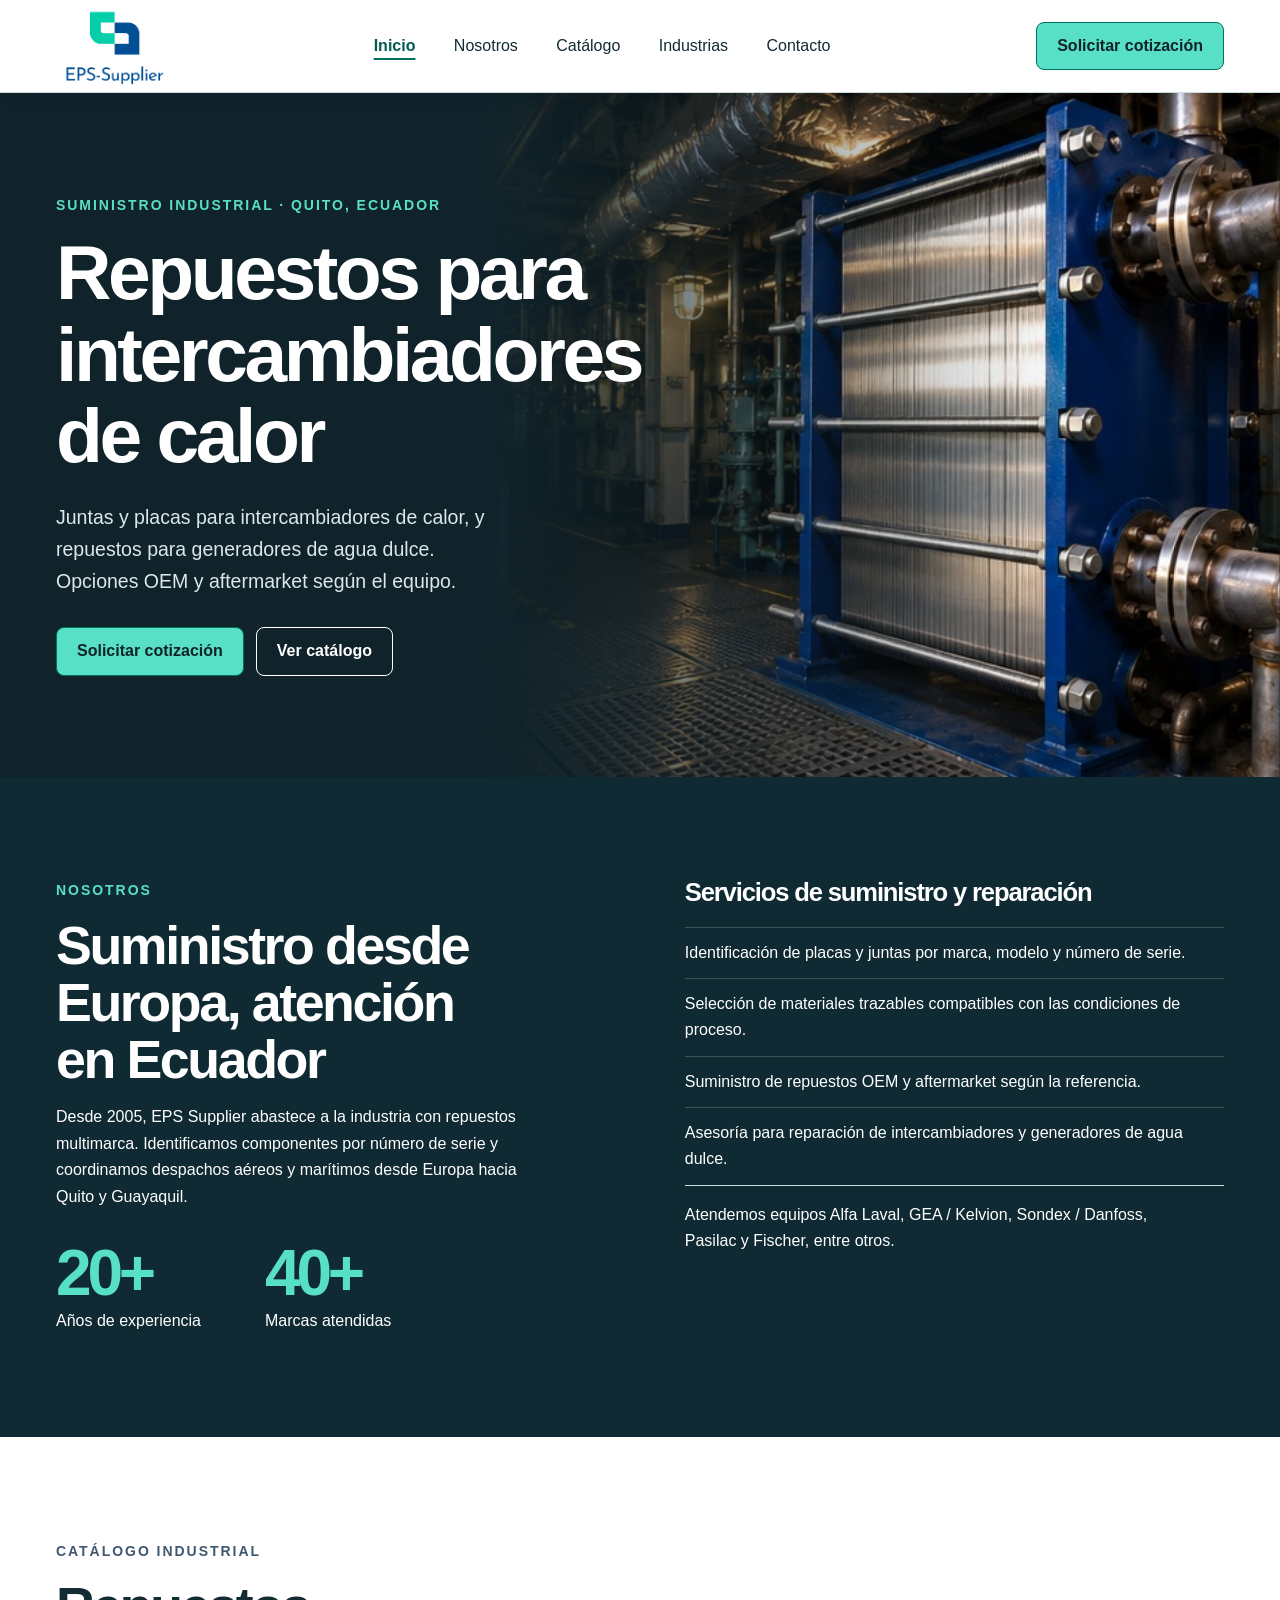
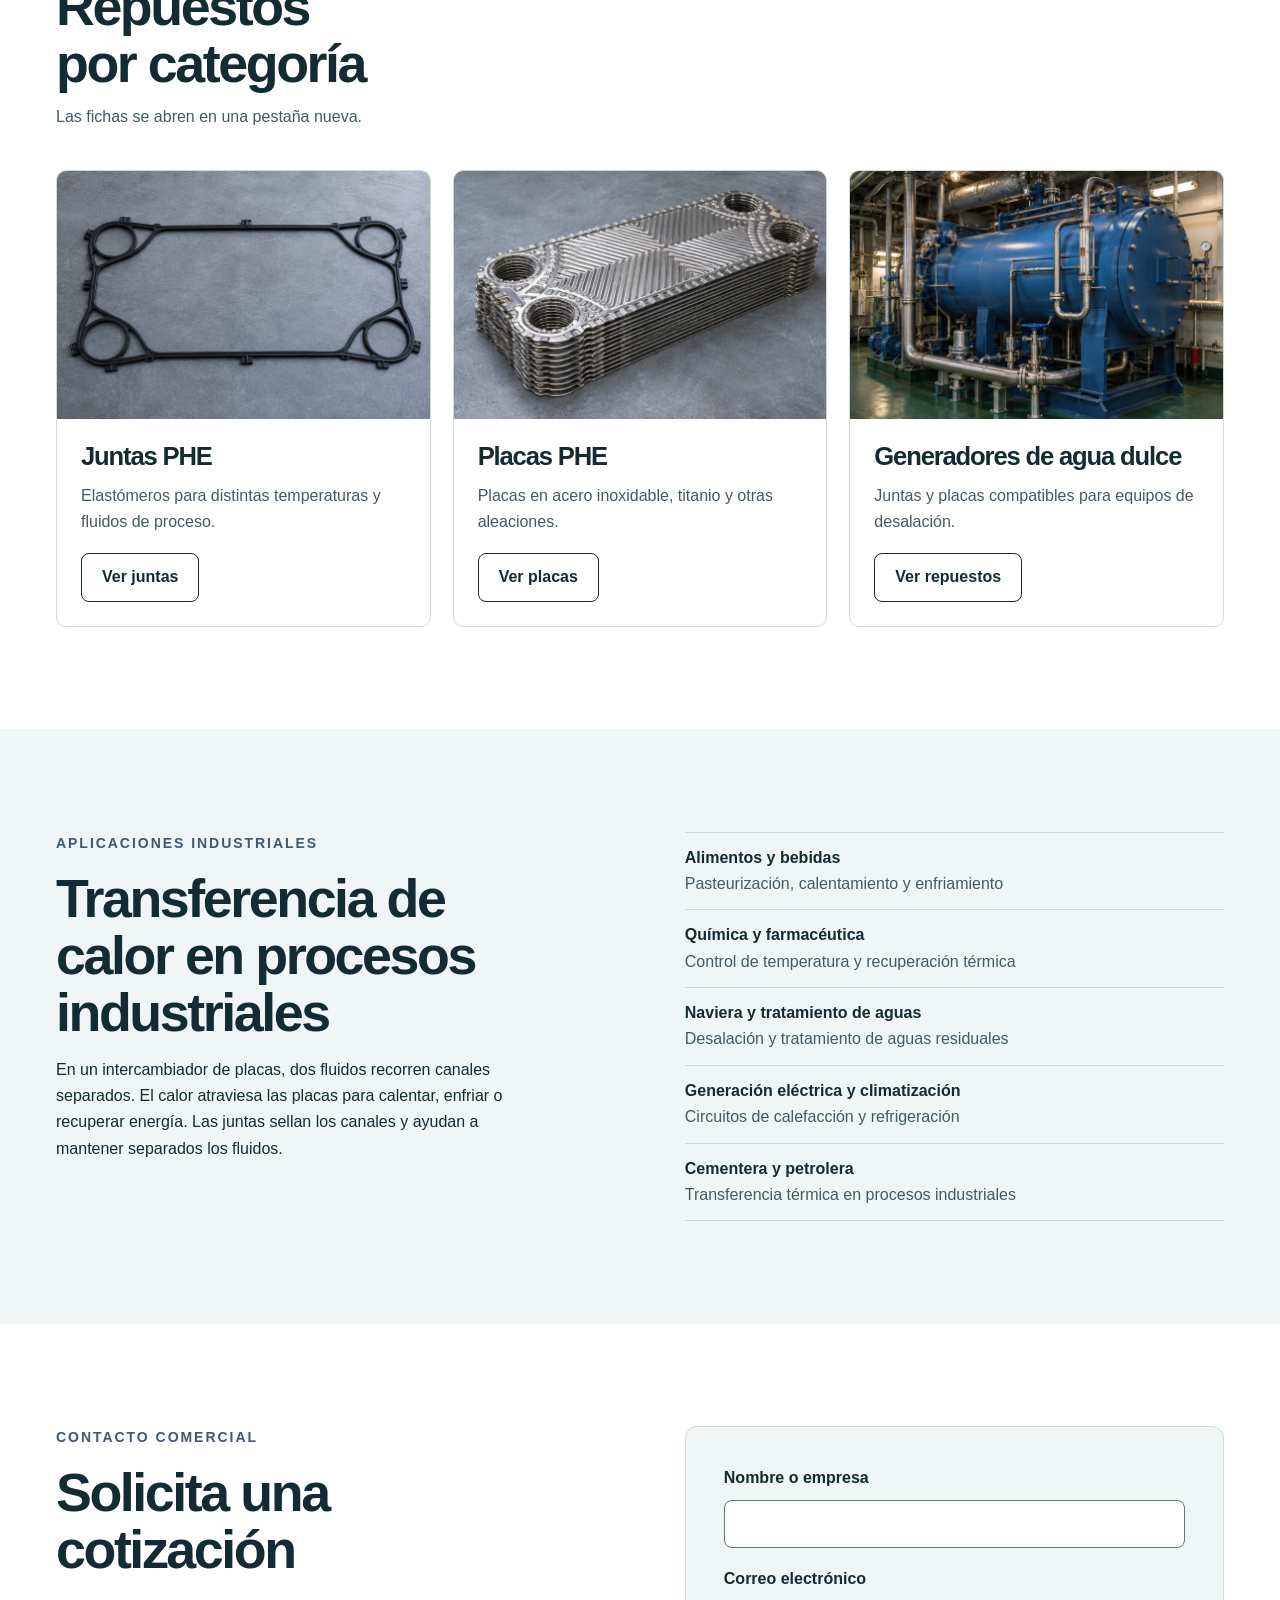
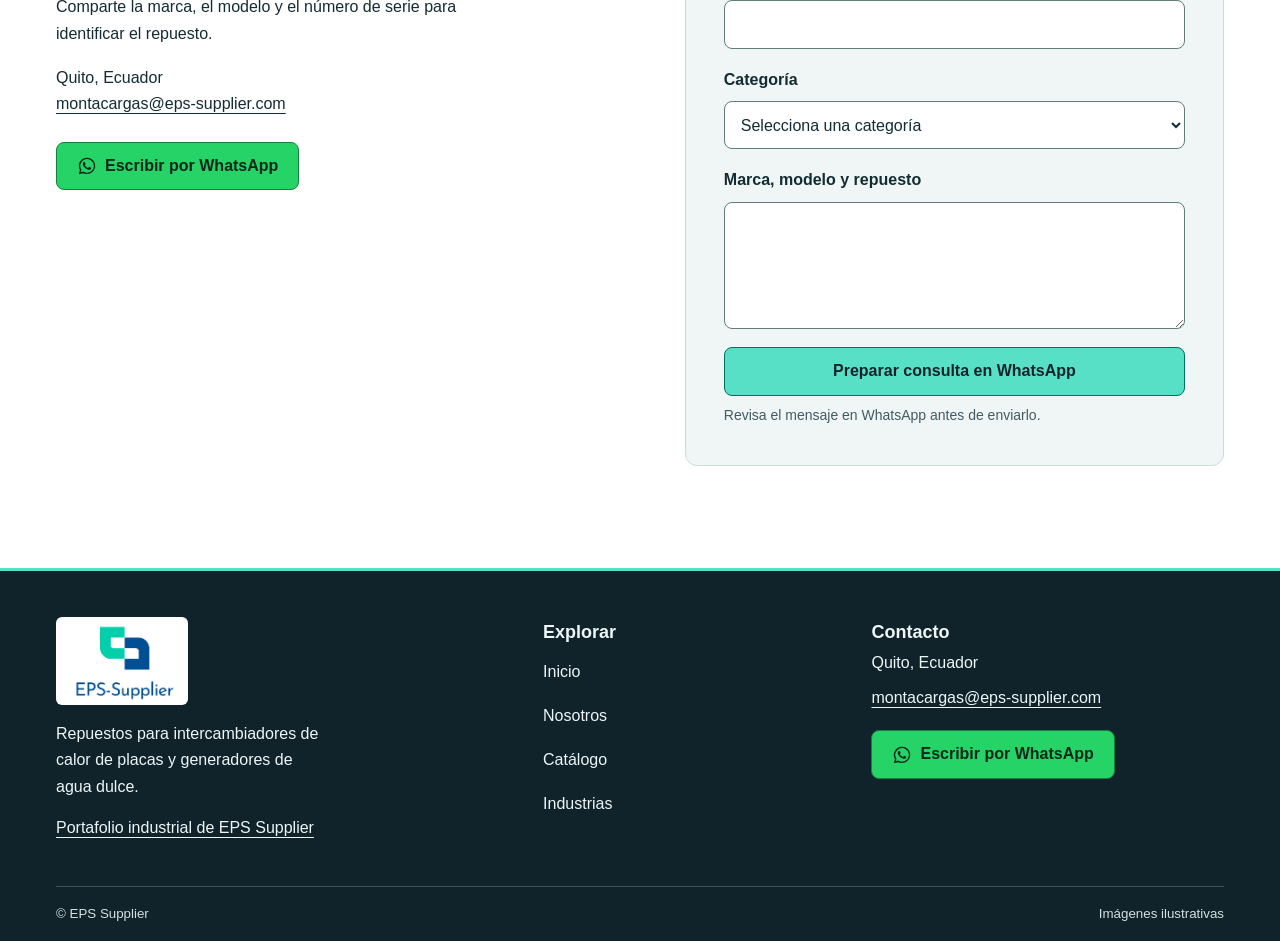
==== index.html @ bfc8e634 "Nuevos cambios de la pagina web para intercambiadores" ====
<!doctype html>
<html lang="es" data-type="product">
<head>
<meta charset="utf-8">
<meta name="viewport" content="width=device-width, initial-scale=1">
<meta name="page-type" content="product">
<meta name="site-kind" content="other">
<meta name="theme-color" content="#111e2c">
<meta name="description" content="Juntas, placas y repuestos para intercambiadores de calor y generadores de agua dulce. EPS Supplier, Quito, Ecuador.">
<meta property="og:title" content="EPS Supplier | Repuestos para intercambiadores de calor">
<meta property="og:description" content="Juntas, placas y repuestos para generadores de agua dulce.">
<meta property="og:image" content="https://eps-montacargas.bryaninuca.chatgpt.site/assets/hero.jpg">
<title>EPS Supplier | Repuestos para intercambiadores de calor</title>
<link rel="icon" href="assets/logofav.png">
<link rel="stylesheet" href="style.css">
<script defer src="site.js"></script>
</head>
<body>
<a class="skip" href="#contenido">Saltar al contenido</a>
<header class="site-header"><div class="wrap nav">
<a class="brand" href="index.html" aria-label="EPS Supplier, inicio"><img src="assets/epsLogo.png" width="996" height="708" alt="EPS Supplier"></a>
<button class="menu-toggle" type="button" aria-label="Menú" aria-expanded="false" aria-controls="primary-menu">
<span class="menu-icon" aria-hidden="true"><span></span><span></span><span></span></span>
</button>
<nav id="primary-menu" aria-label="Navegación principal"><a href="#inicio" aria-current="location">Inicio</a><a href="#nosotros">Nosotros</a><a href="#categorias">Catálogo</a><a href="#industrias">Industrias</a><a href="#contacto">Contacto</a><a class="button menu-quote" href="#contacto">Solicitar cotización</a></nav>
<a class="button compact" href="#contacto">Solicitar cotización</a>
</div></header>
<main id="contenido">
<section id="inicio" class="hero heat-hero" data-enter aria-labelledby="hero-title">
<div class="wrap hero-copy"><p class="eyebrow">Suministro industrial · Quito, Ecuador</p>
<h1 id="hero-title">Repuestos para <span class="hero-emphasis">intercambiadores de calor</span></h1>
<p class="hero-text">Juntas y placas para intercambiadores de calor, y repuestos para generadores de agua dulce. Opciones OEM y aftermarket según el equipo.</p>
<div class="actions"><a class="button" href="#contacto">Solicitar cotización</a><a class="button outline" href="#categorias">Ver catálogo</a></div>
<dl class="hero-facts">
  <div><dt>Trayectoria desde</dt><dd>2005</dd></div>
  <div><dt>Marcas atendidas</dt><dd>40+</dd></div>
</dl>
</div>
<div class="hero-picture"><img src="assets/hero.jpg" alt="Intercambiador de calor de placas en una sala de máquinas" fetchpriority="high"></div>
</section>
<section id="nosotros" class="section navy"><div class="wrap split">
<div><p class="eyebrow">Nosotros</p><h2>Suministro desde Europa, atención en Ecuador</h2><p>Desde 2005, EPS Supplier abastece a la industria con repuestos multimarca. Identificamos componentes por número de serie y coordinamos despachos aéreos y marítimos desde Europa hacia Quito y Guayaquil.</p><div class="metrics"><div><strong>20+</strong><span>Años de experiencia</span></div><div><strong>40+</strong><span>Marcas atendidas</span></div></div></div>
<div class="service" id="servicios"><h3>Servicios de suministro y reparación</h3><ul><li>Identificación de placas y juntas por marca, modelo y número de serie.</li><li>Selección de materiales trazables compatibles con las condiciones de proceso.</li><li>Suministro de repuestos OEM y aftermarket según la referencia.</li><li>Asesoría para reparación de intercambiadores y generadores de agua dulce.</li></ul><p>Atendemos equipos Alfa Laval, GEA / Kelvion, Sondex / Danfoss, Pasilac y Fischer, entre otros.</p></div>
</div></section>
<section id="categorias" class="section"><div class="wrap">
<p class="eyebrow">Catálogo industrial</p><h2>Repuestos por categoría</h2>
<p id="catalog-tab-note" class="catalog-note">Las fichas se abren en una pestaña nueva.</p>
<div class="cards">
<article class="card"><a href="juntas.html" target="_blank" rel="noopener" aria-describedby="catalog-tab-note"><div class="frame"><img src="assets/juntas.jpg" width="750" height="500" alt="" loading="lazy"></div><div class="card-copy"><h3>Juntas PHE</h3><p>Elastómeros para distintas temperaturas y fluidos de proceso.</p><span class="button outline-dark card-link">Ver juntas</span></div></a></article>
<article class="card"><a href="placas.html" target="_blank" rel="noopener" aria-describedby="catalog-tab-note"><div class="frame"><img src="assets/placas.jpg" width="750" height="500" alt="" loading="lazy"></div><div class="card-copy"><h3>Placas PHE</h3><p>Placas en acero inoxidable, titanio y otras aleaciones.</p><span class="button outline-dark card-link">Ver placas</span></div></a></article>
<article class="card"><a href="agua.html" target="_blank" rel="noopener" aria-describedby="catalog-tab-note"><div class="frame"><img src="assets/agua.jpg" width="750" height="500" alt="" loading="lazy"></div><div class="card-copy"><h3>Generadores de agua dulce</h3><p>Juntas y placas compatibles para equipos de desalación.</p><span class="button outline-dark card-link">Ver repuestos</span></div></a></article>
</div></div></section>
<section id="industrias" class="section pale"><div class="wrap split">
<div><p class="eyebrow">Aplicaciones industriales</p><h2>Transferencia de calor en procesos industriales</h2><p>En un intercambiador de placas, dos fluidos recorren canales separados. El calor atraviesa las placas para calentar, enfriar o recuperar energía. Las juntas sellan los canales y ayudan a mantener separados los fluidos.</p></div>
<ul class="industry"><li>Alimentos y bebidas<span>Pasteurización, calentamiento y enfriamiento</span></li><li>Química y farmacéutica<span>Control de temperatura y recuperación térmica</span></li><li>Naviera y tratamiento de aguas<span>Desalación y tratamiento de aguas residuales</span></li><li>Generación eléctrica y climatización<span>Circuitos de calefacción y refrigeración</span></li><li>Cementera y petrolera<span>Transferencia térmica en procesos industriales</span></li></ul>
</div></section>
<section id="contacto" class="section"><div class="wrap split">
<div><p class="eyebrow">Contacto comercial</p><h2>Solicita una cotización</h2><p>Comparte la marca, el modelo y el número de serie para identificar el repuesto.</p><address>Quito, Ecuador<br><a href="mailto:montacargas@eps-supplier.com">montacargas@eps-supplier.com</a></address><a class="button button-whatsapp" href="https://wa.me/593963554026?text=INFORMACI%C3%93N"><img src="assets/whatsapp.svg" width="20" height="20" alt="">Escribir por WhatsApp</a></div>
<form action="https://wa.me/593963554026" id="quote" class="quote">
<label for="nombre">Nombre o empresa</label><input id="nombre" name="nombre" autocomplete="organization" required>
<label for="correo">Correo electrónico</label><input id="correo" name="correo" type="email" autocomplete="email" required>
<label for="categoria">Categoría</label><select id="categoria" name="categoria" required><option value="">Selecciona una categoría</option><option value="juntas">Juntas PHE</option><option value="placas">Placas PHE</option><option value="agua">Generadores de agua dulce</option><option value="otro">Otra consulta</option></select>
<label for="detalle">Marca, modelo y repuesto</label><textarea id="detalle" name="detalle" rows="4" required></textarea>
<button class="button" type="submit">Preparar consulta en WhatsApp</button>
<p class="form-note">Revisa el mensaje en WhatsApp antes de enviarlo.</p>
</form></div></section>
</main>
<footer class="site-footer">
  <div class="wrap">
    <div class="footer-grid">
      <div class="footer-company">
        <a class="brand" href="index.html#inicio" aria-label="EPS Supplier, volver al inicio"><img src="assets/epsLogo.png" width="996" height="708" alt="EPS Supplier"></a>
        <p>Repuestos para intercambiadores de calor de placas y generadores de agua dulce.</p>
        <a href="https://eps-supplier.com/">Portafolio industrial de EPS Supplier</a>
      </div>
      <nav class="footer-nav" aria-label="Navegación del pie de página">
        <h2>Explorar</h2>
        <a href="index.html#inicio">Inicio</a>
        <a href="index.html#nosotros">Nosotros</a>
        <a href="index.html#categorias">Catálogo</a>
        <a href="index.html#industrias">Industrias</a>
      </nav>
      <div class="footer-contact">
        <h2>Contacto</h2>
        <address>Quito, Ecuador<br><a href="mailto:montacargas@eps-supplier.com">montacargas@eps-supplier.com</a></address>
        <a class="button button-whatsapp" href="https://wa.me/593963554026?text=INFORMACI%C3%93N"><img src="assets/whatsapp.svg" width="20" height="20" alt="">Escribir por WhatsApp</a>
      </div>
    </div>
    <div class="footer-bottom"><small>© EPS Supplier</small><small>Imágenes ilustrativas</small></div>
  </div>
</footer>
</body>
</html>
---- style.css ----
:root{--navy:#111e2c;--dark:#0b1520;--ink:#172636;--muted:#4d5d6b;--yellow:#f7c640;--pale:#edf2f5;--line:#d7e0e6;--white:#fff}
*,*::before,*::after{box-sizing:border-box}
html{scroll-behavior:smooth}
body{margin:0;color:var(--ink);font:1rem/1.65 "Helvetica Neue",Arial,sans-serif;background:#fff}
img{display:block;width:100%;height:auto}
a{color:inherit;text-underline-offset:.25em}
a,button{touch-action:manipulation}
:focus-visible{outline:3px solid #2375b2;outline-offset:4px}
.wrap{width:min(100% - 112px,1280px);margin-inline:auto}
.skip{position:fixed;top:8px;left:8px;transform:translateY(-150%);z-index:20;background:#fff;padding:10px}
.skip:focus{transform:none}
.site-header{background:var(--dark);color:#fff;border-bottom:1px solid #ffffff24}
.nav{display:flex;align-items:center;gap:24px;justify-content:space-between;min-height:78px}
.brand{display:inline-flex;align-items:center;gap:8px;white-space:nowrap;font-weight:800;letter-spacing:.07em;text-decoration:none}
.brand span{background:var(--yellow);color:var(--dark);padding:2px 6px;letter-spacing:-.05em;font-size:1.3rem;line-height:1.5}
nav{display:flex;align-items:center;gap:clamp(14px,3vw,42px)}
nav a{display:inline-flex;align-items:center;min-height:44px;text-decoration:none}
nav a:hover{text-decoration:underline}
.button{min-height:48px;display:inline-flex;align-items:center;justify-content:center;text-align:center;background:var(--yellow);border:1px solid #00705f;padding:10px 20px;color:var(--dark);text-decoration:none;font:inherit;font-weight:750;cursor:pointer;transition:transform .2s,background-color .2s}
.button:hover{transform:translateY(-2px);background:#ffda6f}
.button:active{transform:translateY(1px)}
.outline,.outline-dark{background:transparent;border-color:currentColor;color:inherit}
.outline:hover{background:#ffffff20}.outline-dark:hover{background:var(--pale)}
.hero{min-height:calc(100svh - 78px);display:grid;align-items:center;color:#fff;background:linear-gradient(90deg,#0b1520 5%,#0b1520f5 29%,#0b15208c 65%,#0b15202b),url(assets/hero.jpg) right center/cover no-repeat,var(--dark)}
.hero-copy{padding-block:70px;animation:enter .65s ease-out both}
@keyframes enter{from{transform:translateY(12px);opacity:0}to{transform:none;opacity:1}}
.eyebrow{font-weight:800;letter-spacing:.14em;text-transform:uppercase;font-size:.875rem;margin:0 0 15px;color:#405972}
.hero .eyebrow,.navy .eyebrow{color:var(--yellow)}
h1,h2,h3{letter-spacing:-.045em;line-height:1.06;margin:0;text-wrap:balance}
h1{font-size:clamp(3.4rem,6.7vw,7.2rem);max-width:12ch}
h2{font-size:clamp(2.3rem,4.2vw,4.25rem);max-width:17ch}
h3{font-size:clamp(1.4rem,2vw,2rem)}
.hero-text{font-size:clamp(1rem,1.8vw,1.22rem);color:#dce6ef;max-width:47ch;margin:24px 0 30px}
.actions{display:flex;flex-wrap:wrap;gap:12px}
.section{padding-block:clamp(65px,8vw,120px)}
.cards{margin-top:40px;display:grid;grid-template-columns:repeat(3,minmax(0,1fr));gap:22px}
.card{border:1px solid var(--line);transition:transform .2s}
.card:hover{transform:translateY(-2px)}
.card > a{display:flex;height:100%;flex-direction:column;text-decoration:none}
.frame{overflow:hidden;background:var(--pale)}
.frame img{aspect-ratio:3/2;object-fit:cover;transition:transform .35s}
.card:hover img{transform:scale(1.03)}
.card-copy{display:flex;flex:1;flex-direction:column;padding:24px}
.card-copy p{color:var(--muted);margin:12px 0 18px}
.card-link{align-self:flex-start;margin-top:auto}
.catalog-note{color:var(--muted);margin-block:12px 0}
.pale{background:var(--pale)}
.navy,.site-footer{background:var(--navy);color:#fff}
.split{display:grid;grid-template-columns:1fr 1fr;gap:clamp(30px,7vw,110px);align-items:start}
.split p:not(.eyebrow){max-width:53ch}
.industry,.service ul{list-style:none;margin:0;padding:0}
.industry li,.service li{border-top:1px solid var(--line);padding:12px 0;font-weight:700}
.industry li:last-child,.service li:last-child{border-bottom:1px solid var(--line)}
.industry span{display:block;color:var(--muted);font-weight:400}
.service h3{margin-bottom:20px}
.service li{border-color:#ffffff30;font-weight:500}
.metrics{display:flex;gap:clamp(24px,5vw,65px);margin-top:28px}
.metrics strong,.metrics span{display:block}
.metrics strong{color:var(--yellow);font-size:clamp(2.5rem,5vw,4.5rem);line-height:1.1;letter-spacing:-.065em}
address{font-style:normal;margin:18px 0 24px;overflow-wrap:anywhere}
.quote{background:var(--pale);border:1px solid var(--line);border-radius:12px;min-width:0;padding:clamp(20px,4vw,38px);display:grid;gap:8px}
.quote label{font-weight:750}
.quote :is(input,select,textarea){background:#fff;width:100%;border:1px solid var(--control-line);border-radius:var(--control-radius);color:var(--ink);min-height:48px;padding:10px 12px;font:inherit;margin-bottom:10px}
.quote :is(input,select,textarea):hover{border-color:#00705f}
.quote textarea{resize:vertical}
.form-note{color:var(--muted);font-size:.875rem;margin:0}
.detail-hero{background:var(--navy);color:#fff;padding-block:clamp(48px,7vw,105px)}
.detail-hero .split{align-items:center}
.detail-hero h1{max-width:17ch;font-size:clamp(2.8rem,5.4vw,5.35rem)}
.detail-hero p{max-width:53ch}
.detail-hero img{aspect-ratio:3/2;object-fit:cover}
.detail-return{flex-wrap:wrap;gap:10px;margin-bottom:22px}
.detail-return .button:hover{text-decoration:none}
.detail-home{display:none}
.brand-list{display:grid;grid-template-columns:repeat(3,minmax(0,1fr));margin:30px 0 0;padding:0;list-style:none;gap:10px 16px}
.brand-list li{display:flex;min-width:0}
.brand-list a{display:flex;align-items:center;min-height:48px;width:100%;padding:7px 12px;border:1px solid var(--control-line);border-radius:var(--control-radius);font-weight:700;text-decoration:none;overflow-wrap:anywhere}
.brand-list a:hover{background:var(--pale);border-color:#00705f}
@media(max-width:900px){.wrap{width:calc(100% - 56px)}.nav{gap:10px}.nav .compact{display:none}.cards{gap:12px}.card-copy{padding:16px}}
@media(max-width:650px){.wrap{width:calc(100% - 32px)}.hero{min-height:calc(100svh - 90px);background-position:61% center}.hero-copy{padding-block:56px}.hero h1{font-size:clamp(2.65rem,10vw,4.4rem)}.desktop{display:none}.actions > a{width:100%}.cards,.split{grid-template-columns:1fr}.cards{gap:20px;margin-top:28px}.brand-list{grid-template-columns:repeat(2,minmax(0,1fr));gap:8px}}
@media(prefers-reduced-motion:reduce){*,*::before,*::after{scroll-behavior:auto!important;animation:none!important;transition:none!important}}

/* EPS Supplier visual identity */
:root{--header-height:92px;--control-line:#617c79;--control-radius:8px;--navy:#102a33;--dark:#10232b;--ink:#132b33;--muted:#435a64;--yellow:#58e0c6;--pale:#eff6f5;--line:#cbdcda}
html{scroll-padding-top:calc(var(--header-height) + 12px)}
body{font-family:"Helvetica Neue",Arial,sans-serif}
.site-header{position:sticky;top:0;z-index:10;background:#fff;color:var(--ink);border-bottom:1px solid var(--line);box-shadow:0 4px 16px #10232b0d}
.nav{min-height:var(--header-height)}
.brand{background:white;border-radius:6px;padding:4px 10px}
.brand img{width:82px;height:auto}
.site-header .brand{padding:4px 0}
.site-header .brand img{width:112px}
.button{border-radius:var(--control-radius);font-weight:750}
.button:hover{background:#85efda}
.outline:hover{background:#ffffff20}
.outline-dark:hover{background:var(--pale)}
.hero{
  display:grid;position:relative;isolation:isolate;align-items:center;
  min-height:clamp(580px,76svh,850px);overflow:hidden;background:var(--dark);
}
.hero-copy{position:relative;z-index:1;padding-block:72px}
.hero h1{font-size:clamp(3.1rem,6.7vw,7rem);max-width:14ch;text-wrap:initial}
.hero-text{max-width:40ch}
.hero-picture{position:absolute;inset:0 0 0 38%;overflow:hidden}
.hero-picture::after{content:"";position:absolute;inset:0;background:linear-gradient(90deg,var(--dark),#10232b6b 33%,#10232b00 73%)}
.hero-picture img{width:100%;height:100%;object-fit:cover;object-position:60% 50%;animation:picture-settle 1.15s cubic-bezier(.2,.7,.2,1) both}
@keyframes picture-settle{from{transform:scale(1.06)}to{transform:scale(1)}}
.heat-hero h1{font-size:clamp(2.25rem,6vw,6.2rem)}
.heat-hero .hero-picture img{object-position:68% 50%}
.card{overflow:hidden;border-radius:10px}
.card > a:focus-visible{outline-offset:-4px}
.card:hover .card-link{background:var(--pale);border-color:#00705f}
@media (max-width:900px){
  .hero h1{max-width:14ch}
}
.hero-facts{display:none}

@media (max-width:700px){
  .heat-hero{
    min-height:0;
    align-items:start;
    background:#f2f8f8;
    color:#142a44;
    text-align:center;
  }
  .heat-hero .hero-copy{padding-block:clamp(32px,8vw,56px) 26px}
  .heat-hero .eyebrow{
    display:inline-flex;
    align-items:center;
    justify-content:center;
    gap:8px;
    margin:0 0 22px;
    padding:6px 12px;
    border:1px solid #abdbd0;
    border-radius:999px;
    background:#e2f4ef;
    color:#006450;
    font-size:clamp(.69rem,2.8vw,.85rem);
    letter-spacing:.055em;
  }
  .heat-hero .eyebrow::before{
    content:"";
    width:6px;
    height:6px;
    flex:none;
    border-radius:50%;
    background:#087d72;
  }
  .heat-hero h1{
    max-width:16ch;
    margin-inline:auto;
    font-size:clamp(1.85rem,7.5vw,3.4rem);
    font-weight:800;
    line-height:1.08;
    text-wrap:balance;
  }
  .hero-emphasis{color:#006b67}
  .heat-hero .hero-text{
    max-width:35ch;
    margin:19px auto 24px;
    color:#344e67;
    font-size:clamp(1rem,4.2vw,1.18rem);
    line-height:1.6;
  }
  .heat-hero .hero-picture{inset:0;z-index:0}
  .heat-hero .hero-picture img{object-position:62% center;opacity:.28}
  .heat-hero .hero-picture::after{
    background:linear-gradient(180deg,#f2f8f8 0%,#f2f8f870 40%,#f2f8f836 72%,#f2f8f88c 100%);
  }
  .heat-hero .actions{display:grid;justify-items:center;gap:10px}
  .heat-hero .actions > a{width:min(100%,19rem)}
  .heat-hero .actions .button{
    background:#006b58;
    border-color:#006b58;
    color:#fff;
  }
  .heat-hero .actions .button:hover{background:#005648}
  .heat-hero .actions .outline{
    width:auto;
    min-width:10rem;
    background:#ffffffb3;
    border-color:#8297ac;
    color:#142a44;
  }
  .heat-hero .actions .outline:hover{background:#fff}
  .hero-facts{
    display:grid;
    grid-template-columns:repeat(2,minmax(0,1fr));
    gap:16px;
    margin:30px auto 0;
    padding-top:22px;
    border-top:1px solid #cbdcdd;
    max-width:460px;
  }
  .hero-facts div{display:flex;flex-direction:column-reverse;gap:4px}
  .hero-facts dt{color:#344e67;font-size:.875rem}
  .hero-facts dd{margin:0;font-size:clamp(1.65rem,6vw,2.3rem);font-weight:800;line-height:1.12}
  #nosotros .metrics{display:none}
}
@media (prefers-reduced-motion:reduce){
  .hero-picture img,.hero-copy{animation:none}
}
@media (max-width:700px){
  .cards,.split{grid-template-columns:1fr}
}

.menu-toggle,
.nav .menu-quote{display:none}

@media (max-width:900px){
  :root{--header-height:84px}
  .site-header .brand img{width:102px}
  .nav{flex-wrap:wrap}
  .nav nav{width:100%;flex-wrap:wrap;gap:0 18px}
  .menu-ready .nav{flex-wrap:nowrap}
  .menu-ready .menu-toggle{
    display:inline-grid;
    place-items:center;
    min-width:48px;
    min-height:48px;
    padding:0;
    border:0;
    background:transparent;
    color:var(--ink);
    cursor:pointer;
  }
  .menu-icon{position:relative;width:24px;height:16px}
  .menu-icon span{
    position:absolute;left:0;top:7px;
    width:100%;height:2px;border-radius:2px;
    background:currentColor;
    transition:transform .18s ease,opacity .18s ease;
  }
  .menu-icon span:first-child{transform:translateY(-6px)}
  .menu-icon span:last-child{transform:translateY(6px)}
  .menu-toggle[aria-expanded="true"] .menu-icon span:first-child{transform:rotate(45deg)}
  .menu-toggle[aria-expanded="true"] .menu-icon span:nth-child(2){opacity:0}
  .menu-toggle[aria-expanded="true"] .menu-icon span:last-child{transform:rotate(-45deg)}
  .menu-backdrop{
    position:fixed;
    inset:var(--header-height) 0 0;
    background:#10232b55;
    opacity:0;
    visibility:hidden;
    transition:opacity .24s ease,visibility .24s;
  }
  .site-header:has(.menu-toggle[aria-expanded="true"]) .menu-backdrop{
    opacity:1;
    visibility:visible;
  }
  .menu-ready .nav nav{
    position:absolute;
    z-index:1;
    inset:calc(100% + 8px) 12px auto;
    width:auto;
    max-width:440px;
    margin-inline-start:auto;
    display:grid;
    gap:4px;
    padding:10px;
    max-height:calc(100dvh - var(--header-height) - 20px);
    overflow:auto;
    overscroll-behavior:contain;
    border:1px solid var(--line);
    border-radius:14px;
    background:#fff;
    box-shadow:0 16px 36px #10232b30;
  }
  .menu-ready .menu-toggle[aria-expanded="false"] + nav{display:none}
  .menu-ready .menu-toggle[aria-expanded="true"] + nav{animation:menu-unfold .24s ease-out both}
  .menu-ready .nav nav > a{
    min-height:50px;
    padding-inline:14px;
    border-radius:8px;
    font-weight:650;
    text-decoration:none;
  }
  .menu-ready .nav nav > a:not(.button):hover{background:var(--pale)}
  .menu-ready .nav nav > a:focus-visible{outline-offset:-3px}
  .menu-ready .nav nav .menu-quote{display:flex;margin-top:8px}
}

.site-footer{
  background:var(--dark);
  border-top:3px solid var(--yellow);
  color:#edf6f5;
}
.footer-grid{
  display:grid;
  grid-template-columns:1.2fr .75fr 1fr;
  gap:28px clamp(24px,5vw,76px);
  padding-block:46px 36px;
}
.footer-company .brand img{width:112px}
.footer-company p{max-width:30ch;margin:12px 0 6px}
.footer-company > a:not(.brand),.footer-contact address a{
  display:inline-flex;
  align-items:center;
  min-height:44px;
}
.footer-grid h2{font-size:1.125rem;letter-spacing:0;margin-block:6px 8px}
.footer-nav{display:grid;justify-items:start;align-content:start;gap:0}
.footer-contact{min-width:0}
.footer-contact address{margin:0 0 10px}
.footer-bottom{
  display:flex;
  justify-content:space-between;
  flex-wrap:wrap;
  gap:8px 24px;
  padding-block:16px;
  border-top:1px solid #ffffff36;
  color:#d2e0e2;
}
.site-footer :focus-visible,.detail-hero :focus-visible{outline-color:var(--yellow)}

@media(max-width:900px){
  .menu-ready .detail-home{display:inline-flex;padding-inline:12px}
}
@media(max-width:760px){
  .footer-grid{grid-template-columns:1fr 1fr}
  .footer-company{grid-column:1/-1}
}
@media(max-width:540px){
  .footer-grid{grid-template-columns:1fr}
  .footer-company{grid-column:auto}
  .footer-contact .button{width:100%}
  .detail-return .button{padding-inline:12px}
  .detail-hero h1{overflow-wrap:anywhere}
}
@media(max-width:360px){
  .site-header:has(.detail-home) .brand img{width:96px}
  .menu-ready .detail-home{padding-inline:10px}
}

@keyframes menu-unfold{
  from{opacity:0;transform:translateY(-10px);clip-path:inset(0 0 100% 0)}
  to{opacity:1;transform:translateY(0);clip-path:inset(0)}
}

#primary-menu a[aria-current]{
  color:#005d50;
  font-weight:750;
  text-decoration-line:underline;
  text-decoration-color:#00705f;
  text-decoration-thickness:2px;
  text-underline-offset:7px;
}

@media(max-width:900px){
  .menu-ready #primary-menu a[aria-current]{
    background:#dff5f0;
    box-shadow:inset 3px 0 #00705f;
    text-decoration:none;
  }
}

.button-whatsapp{
  gap:8px;
  background:#25d366;
  border-color:#12813d;
  color:#09281b;
}
.button-whatsapp:hover{background:#39e478;border-color:#12813d}
.button-whatsapp img{width:20px;height:20px;flex:none}
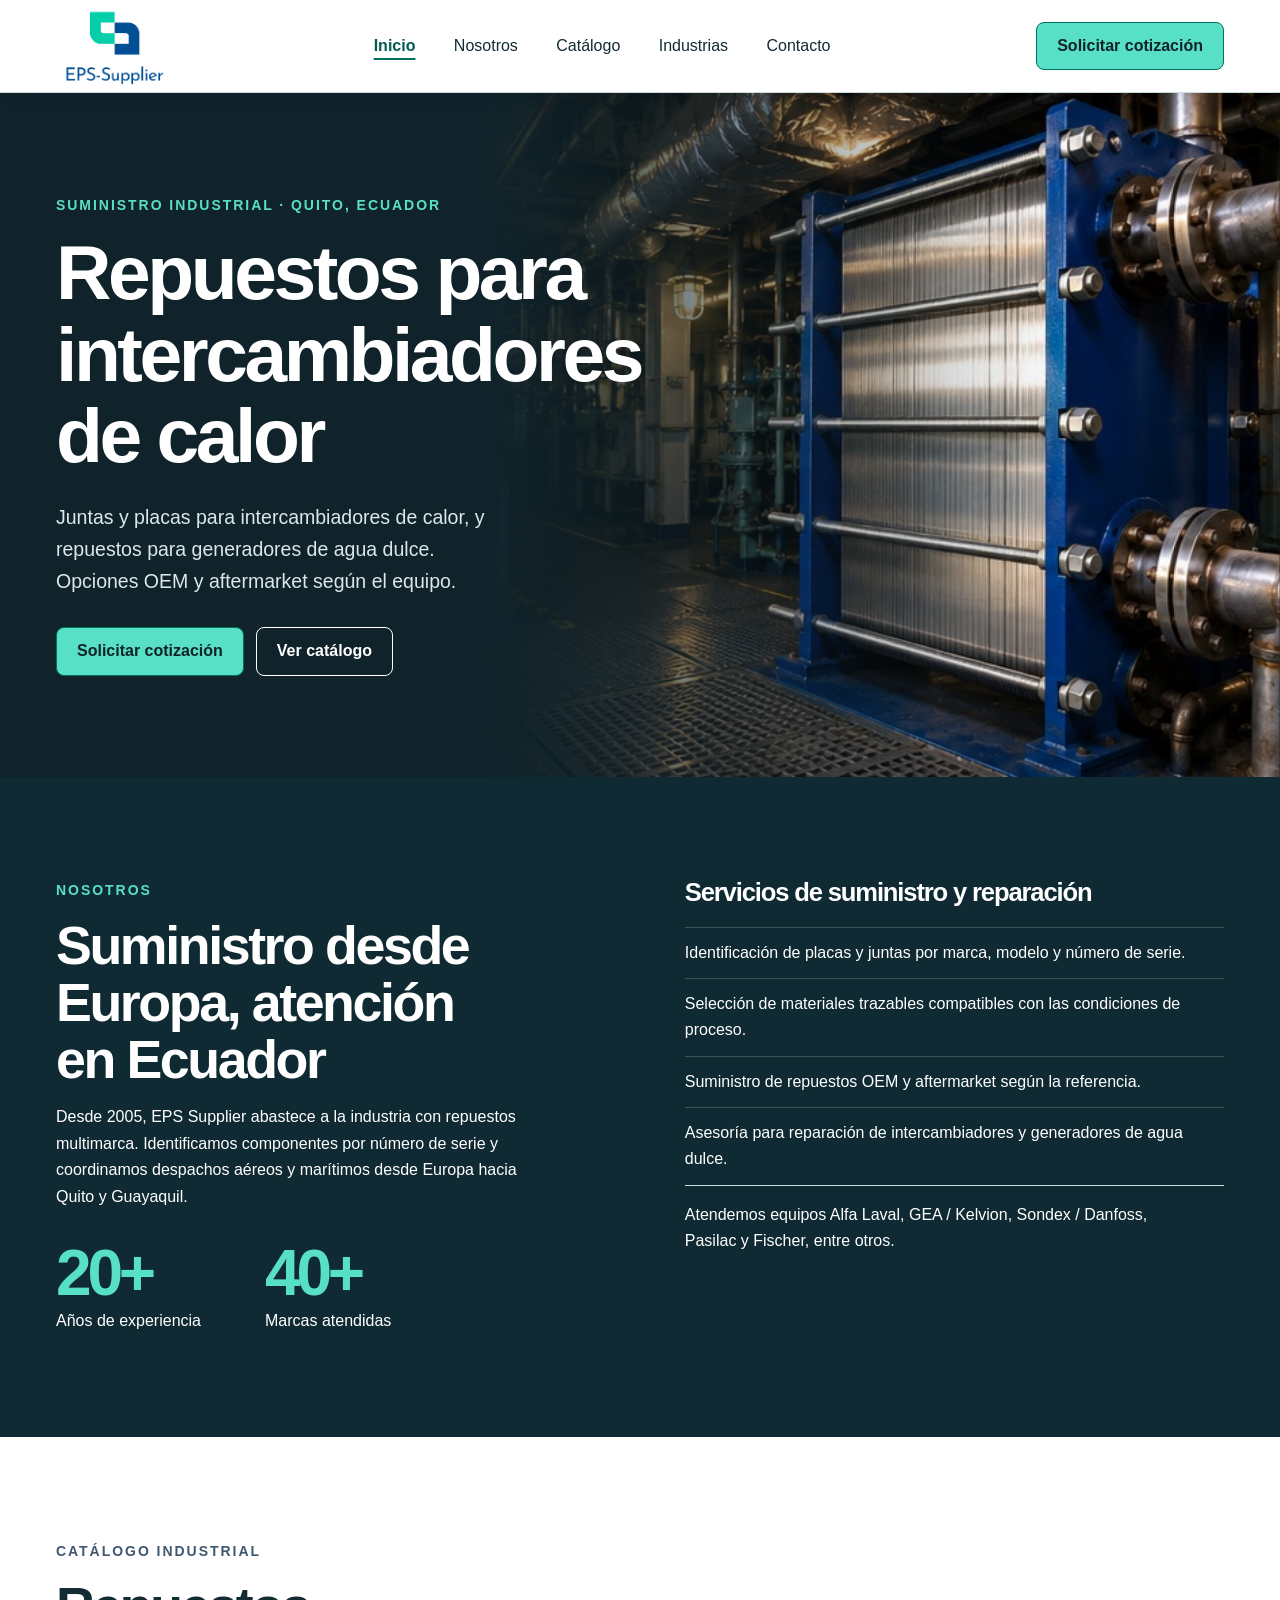
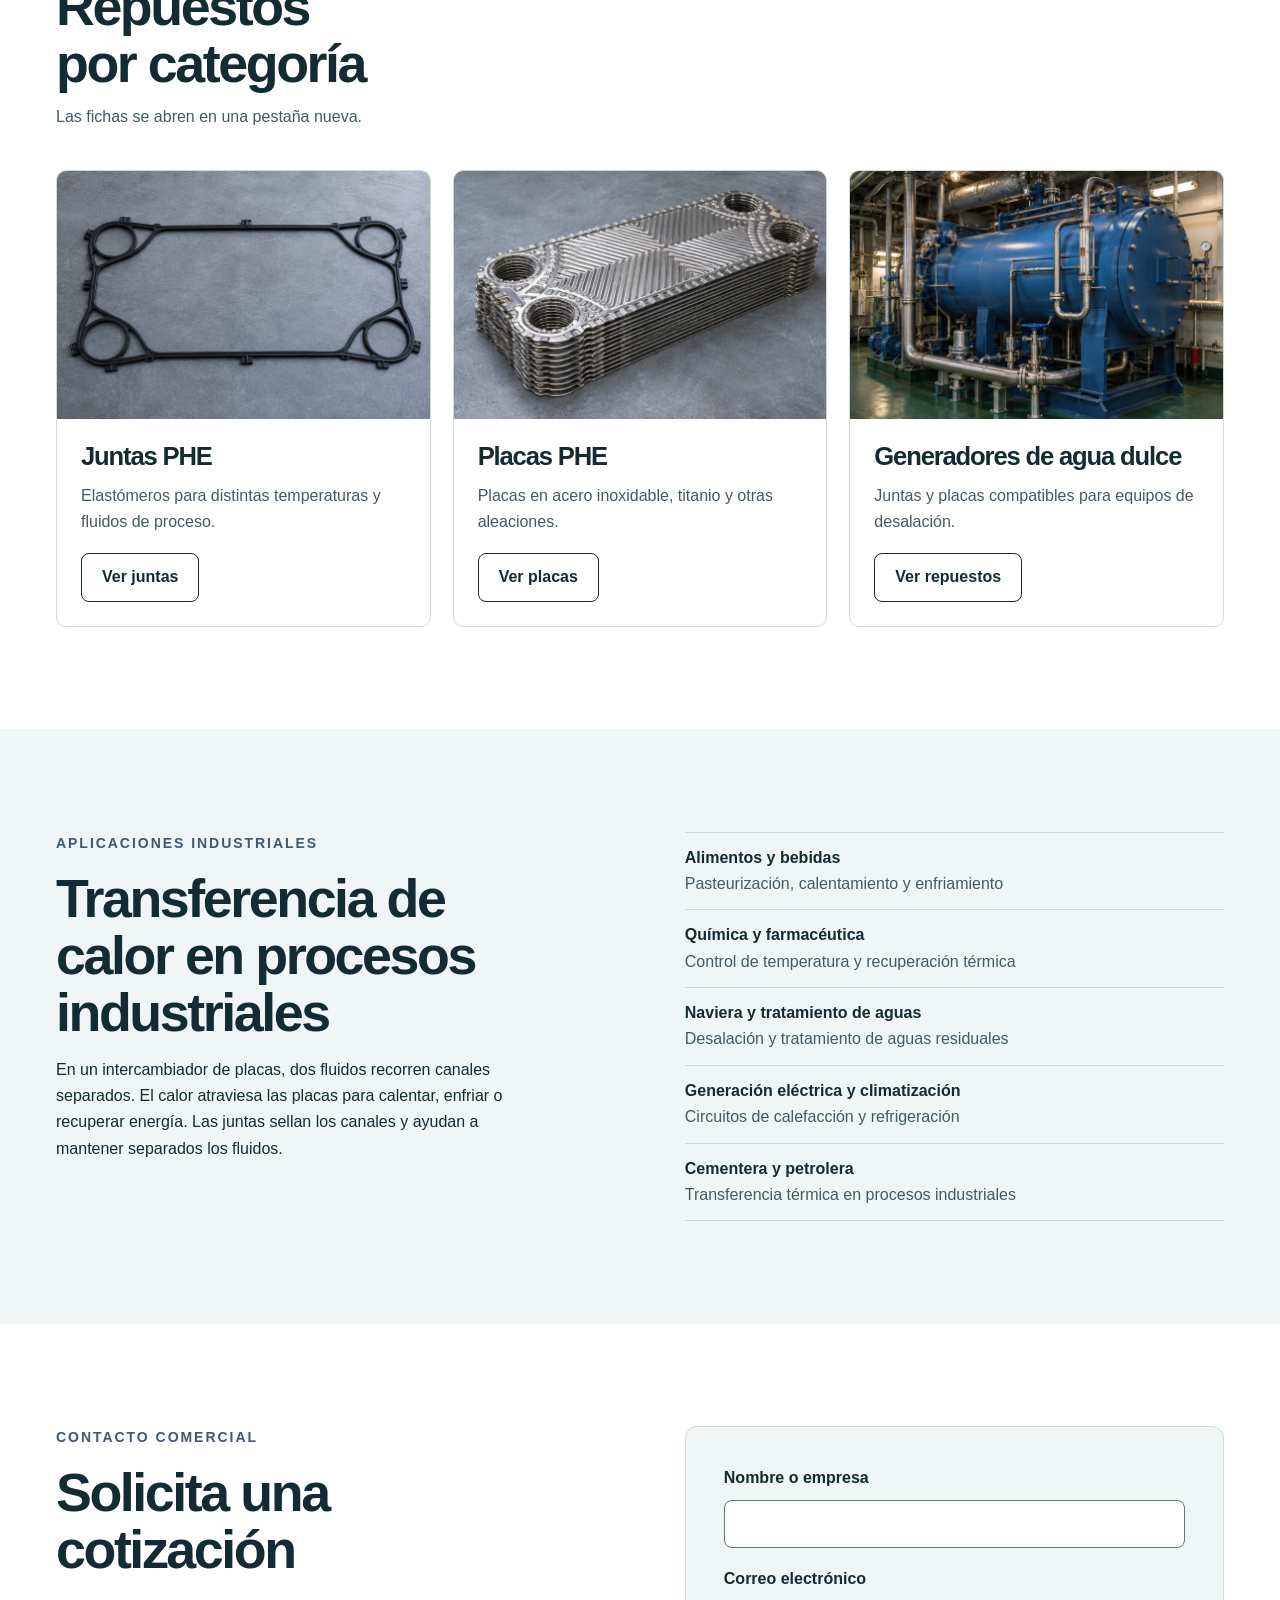
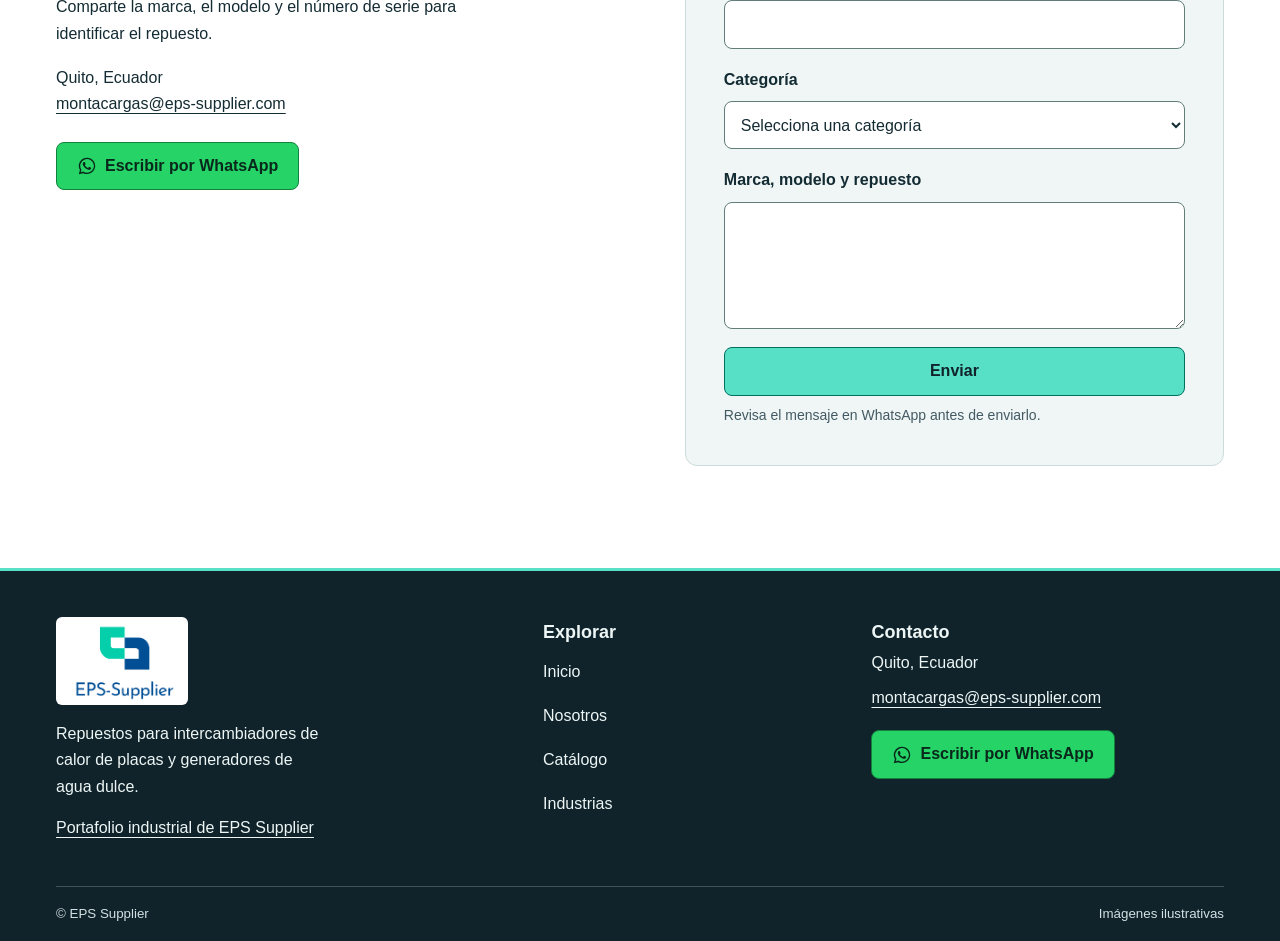
==== commit 2901418f: "Fix formulario" ====
--- a/index.html
+++ b/index.html
@@ -61,7 +61,7 @@
 <label for="correo">Correo electrónico</label><input id="correo" name="correo" type="email" autocomplete="email" required>
 <label for="categoria">Categoría</label><select id="categoria" name="categoria" required><option value="">Selecciona una categoría</option><option value="juntas">Juntas PHE</option><option value="placas">Placas PHE</option><option value="agua">Generadores de agua dulce</option><option value="otro">Otra consulta</option></select>
 <label for="detalle">Marca, modelo y repuesto</label><textarea id="detalle" name="detalle" rows="4" required></textarea>
-<button class="button" type="submit">Preparar consulta en WhatsApp</button>
+<button class="button" type="submit">Enviar</button>
 <p class="form-note">Revisa el mensaje en WhatsApp antes de enviarlo.</p>
 </form></div></section>
 </main>
